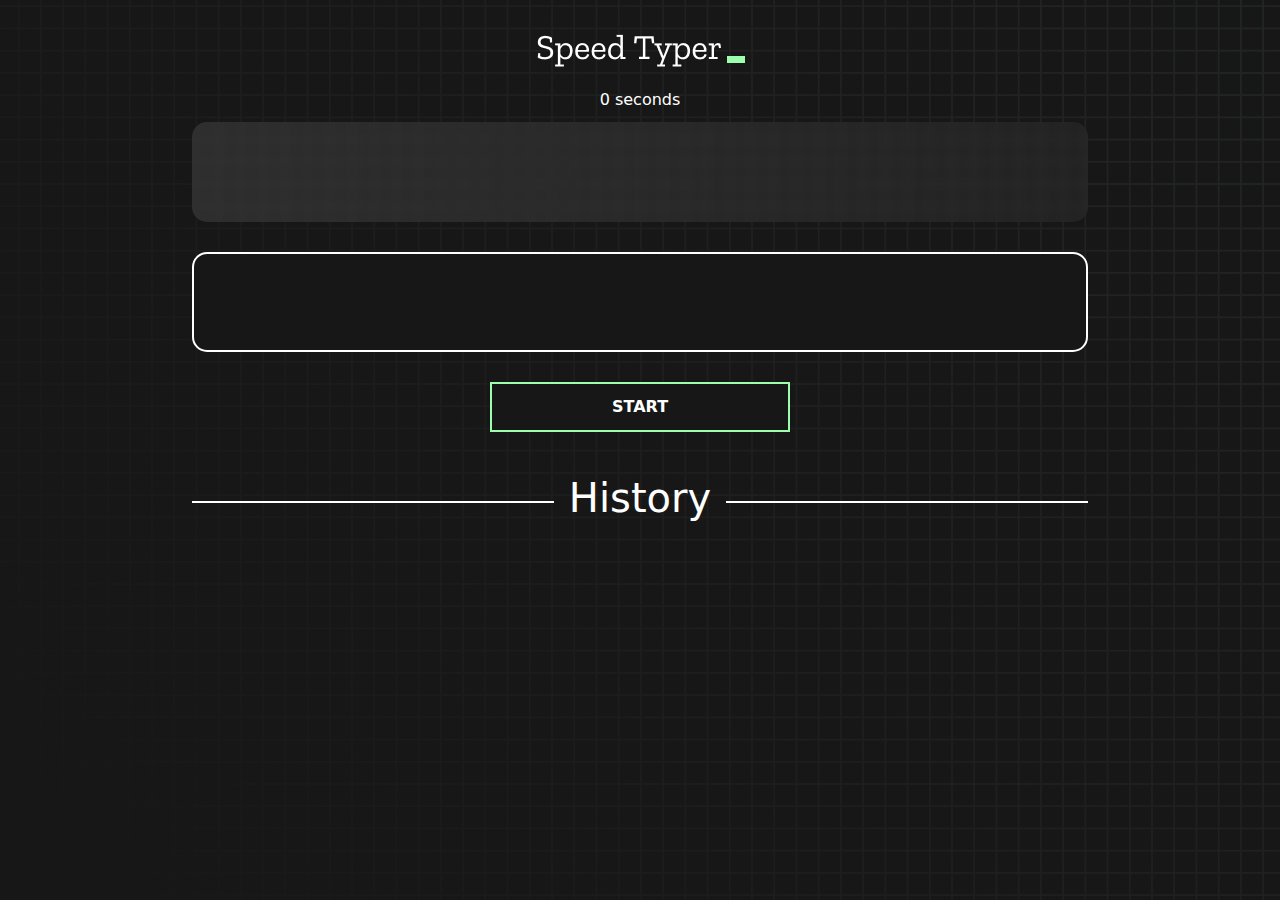
==== index.html @ 7579fec8 "Bootstrap stylesheet added" ====
<!DOCTYPE html>
<html lang="en">
  <head>
    <meta charset="UTF-8" />
    <meta http-equiv="X-UA-Compatible" content="IE=edge" />
    <meta name="viewport" content="width=device-width, initial-scale=1.0" />
    <title>Type Master</title>
    <!-- Custom CSS StyleSheet -->
    <link rel="stylesheet" href="./css/styles.css" />
    <link rel="preconnect" href="https://fonts.googleapis.com" />
    <link rel="preconnect" href="https://fonts.gstatic.com" crossorigin />
    <link
      href="https://fonts.googleapis.com/css2?family=Zilla+Slab:wght@300;400;500&display=swap"
      rel="stylesheet"
    />
    <!-- Bootstrap StyleSheet -->
    <link rel="stylesheet" href="./css/bootstrap.min.css" />
  </head>
  <body>
    <h1 class="title"><img src="./images/logo.png" /></h1>
    <div id="show-time">0 seconds</div>

    <div class="box-container">
      <div id="question"></div>

      <div id="display" class="inactive"></div>

      <div class="buttons">
        <button id="starts">START</button>
      </div>

      <div class="divider-container">
        <div class="line"></div>
        <h1 class="title2">History</h1>
        <div class="line"></div>
      </div>
      <div id="histories"></div>
    </div>

    <div id="countdown"></div>
    <div id="modal-background" class="hidden"></div>
    <div id="result" class="hidden"></div>

    <!-- Bootstrap Script -->
    <script src="./js/bootstrap.min.js"></script>
    <!-- JS Scripts -->
    <script src="./js/history.js"></script>
    <script src="./js/script.js"></script>
  </body>
</html>
---- css/styles.css ----
* {
  padding: 0;
  margin: 0;
  box-sizing: border-box;
}

body {
  background-image: url("./bg.png");
  background-size: cover;
  background-position: left top;
  font-family: "Zilla Slab", serif;
}

.box-container {
  width: 70%;
  margin: 0 auto;
}

#question {
  height: 100px;
  display: flex;
  align-items: center;
  justify-content: center;
  color: white;
  font-size: 25px;
  border-radius: 15px;
  background: rgb(255, 255, 255);
  background: linear-gradient(
    92.49deg,
    rgba(255, 255, 255, 0.1) 0.18%,
    rgba(255, 255, 255, 0.05) 99.85%
  );
  backdrop-filter: blur(5px);
  margin-bottom: 30px;
}

#display {
  height: 100px;
  display: flex;
  flex-wrap: wrap;
  align-items: center;
  padding-left: 5rem;
  color: white;
  font-size: 32px;
  background-color: #171717;
  border: 2px solid #9dffad;
  border-radius: 15px;
}

#countdown {
  position: fixed;
  height: 100vh;
  width: 100vw;
  background-color: rgba(0, 0, 0, 0.8);
  top: 0;
  left: 0;
  display: flex;
  align-items: center;
  justify-content: center;
  font-size: 3rem;
  color: white;
  display: none;
}
#result {
  position: fixed;
  top: 10%;
  left: 10%;
  transform: translate(-50%, -50%);
  height: 250px;
  width: 400px;
  background-color: #171717;
  border-radius: 15px;
  border: 2px solid #9dffad;
  color: white;
  text-align: center;
  padding: 2rem;
}
#show-time {
  text-align: center;
  color: white;
  margin: 10px 0;
}

.green {
  color: #9dffad;
}
.red {
  color: #eb6565;
}
.bold {
  font-weight: 700;
}
.inactive {
  border: 2px solid white !important;
}
.hidden {
  display: none;
}
.title {
  text-align: center;
  color: white;
  margin: 20px 0;
}

.divider-container {
  height: 80px;
  display: flex;
  justify-content: center;
  align-items: center;
  gap: 15px;
  margin: 0 auto;
}

.line {
  height: 2px;
  background: white;
  width: 100%;
}

.title2 {
  color: white;
  display: block;
}

.buttons {
  display: flex;
  justify-content: center;
  margin: 30px 0;
}
button {
  padding: 10px 20px;
  border: none;
  font-size: 16px;
  font-weight: bold;
  width: 300px;
  height: 50px;
  color: white;
  background-color: #171717;
  border-radius: 10px;
  border: 2px solid #9dffad;
  cursor: pointer;
}

#histories {
  display: flex;
  flex-wrap: wrap;
  justify-content: space-around;
}

.card {
  width: 100%;
  height: 100%;
  padding: 50px;
  display: flex;
  justify-content: space-between;
  align-items: center;
  padding: 20px 30px;
  color: white;
  border-radius: 15px;
  background: rgb(255, 255, 255);
  background: linear-gradient(
    92.49deg,
    rgba(255, 255, 255, 0.1) 0.18%,
    rgba(255, 255, 255, 0.05) 99.85%
  );
  backdrop-filter: blur(5px);
  margin-bottom: 30px;
}

#modal-background {
  background: rgb(255, 255, 255);
  background: linear-gradient(
    92.49deg,
    rgba(255, 255, 255, 0.1) 0.18%,
    rgba(255, 255, 255, 0.05) 99.85%
  );
  backdrop-filter: blur(5px);
  height: 100vh;
  width: 100%;
  position: fixed;
  top: 0;
}

@media only screen and (max-width: 700px) {
  .box-container {
    padding: 0 20px;
    width: 100%;
  }
  .card {
    flex-direction: column;
  }
}
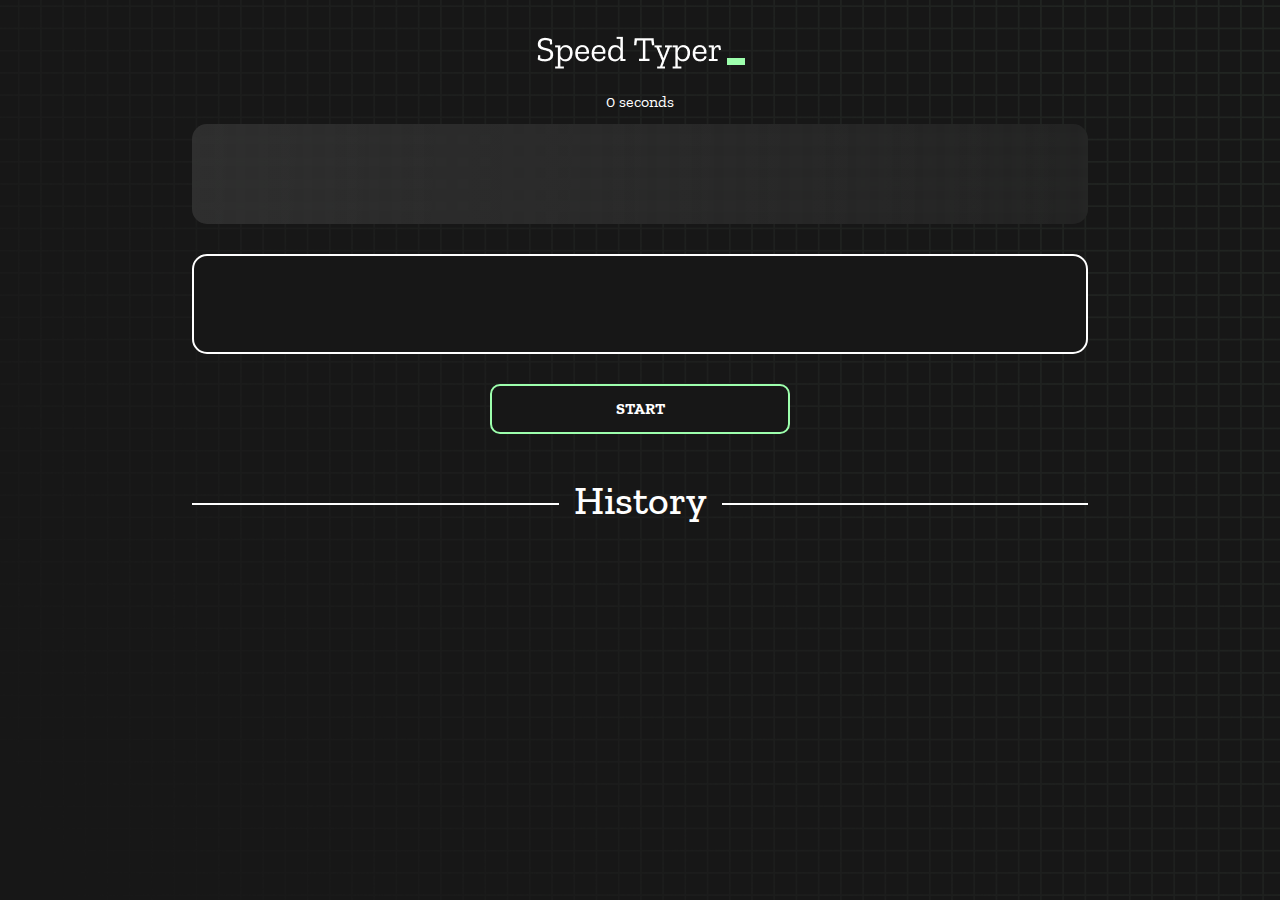
==== commit 54a7fe04: "Start button issue solved" ====
--- a/index.html
+++ b/index.html
@@ -5,16 +5,17 @@
     <meta http-equiv="X-UA-Compatible" content="IE=edge" />
     <meta name="viewport" content="width=device-width, initial-scale=1.0" />
     <title>Type Master</title>
+    <!-- Bootstrap StyleSheet -->
+    <link rel="stylesheet" href="./css/bootstrap.min.css" />
     <!-- Custom CSS StyleSheet -->
     <link rel="stylesheet" href="./css/styles.css" />
+    <!-- Fonts -->
     <link rel="preconnect" href="https://fonts.googleapis.com" />
     <link rel="preconnect" href="https://fonts.gstatic.com" crossorigin />
     <link
       href="https://fonts.googleapis.com/css2?family=Zilla+Slab:wght@300;400;500&display=swap"
       rel="stylesheet"
     />
-    <!-- Bootstrap StyleSheet -->
-    <link rel="stylesheet" href="./css/bootstrap.min.css" />
   </head>
   <body>
     <h1 class="title"><img src="./images/logo.png" /></h1>
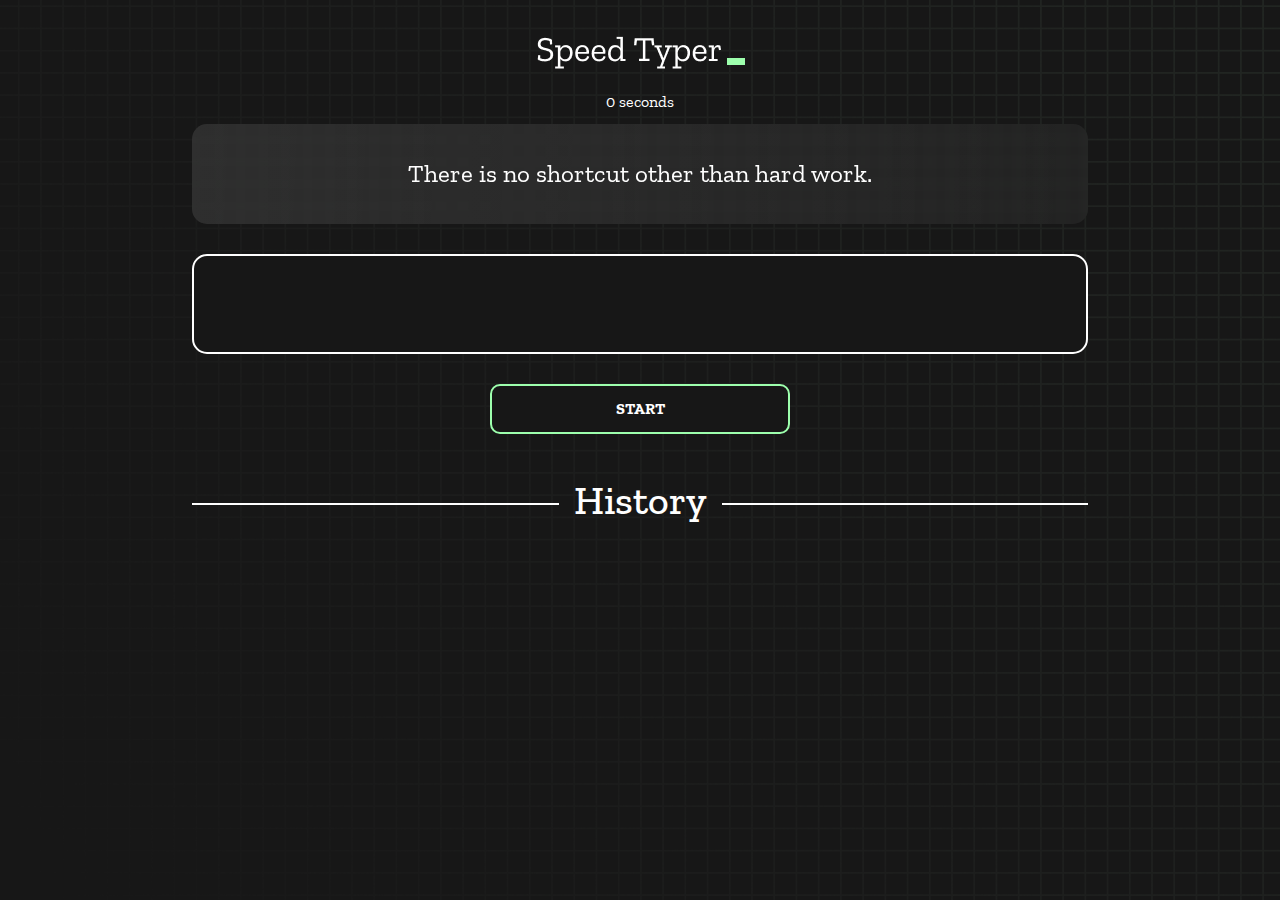
==== commit e21d999e: "Finish modal alignment done" ====
--- a/index.html
+++ b/index.html
@@ -40,7 +40,7 @@
 
     <div id="countdown"></div>
     <div id="modal-background" class="hidden"></div>
-    <div id="result" class="hidden"></div>
+    <div id="result" class="hidden center"></div>
 
     <!-- Bootstrap Script -->
     <script src="./js/bootstrap.min.js"></script>
--- a/css/styles.css
+++ b/css/styles.css
@@ -63,18 +63,23 @@
 }
 #result {
   position: fixed;
-  top: 10%;
-  left: 10%;
+  z-index: 100;
+  width: 400px;
+  height: 250px;
+  padding: 20px;
+  top: 50%;
+  left: 50%;
   transform: translate(-50%, -50%);
-  height: 250px;
-  width: 400px;
   background-color: #171717;
   border-radius: 15px;
   border: 2px solid #9dffad;
   color: white;
   text-align: center;
-  padding: 2rem;
+  /* padding: 2rem; */
 }
+/* .close-btn {
+  size: 50%;
+} */
 #show-time {
   text-align: center;
   color: white;
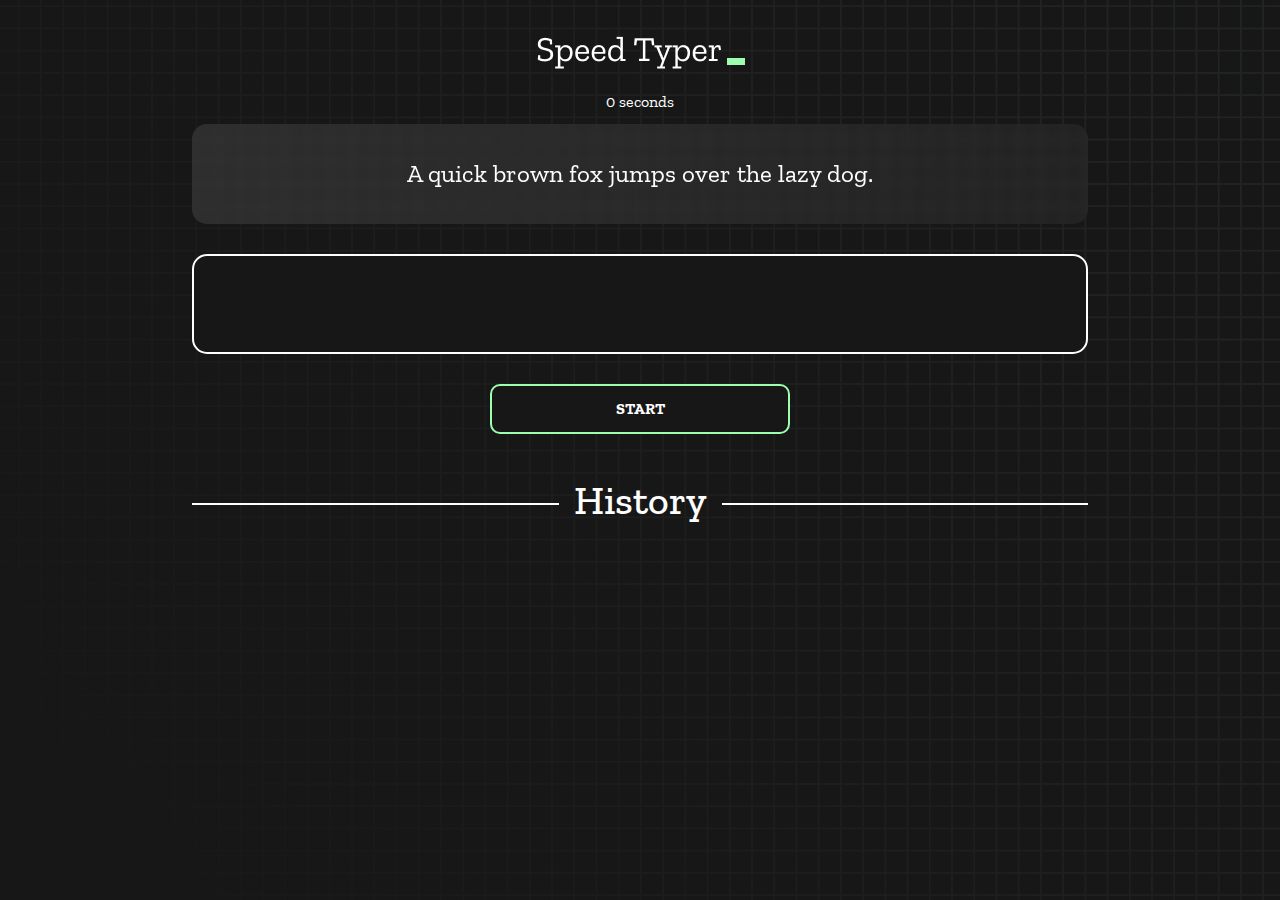
==== commit fe282326: "History layout done" ====
--- a/index.html
+++ b/index.html
@@ -40,7 +40,7 @@
 
     <div id="countdown"></div>
     <div id="modal-background" class="hidden"></div>
-    <div id="result" class="hidden center"></div>
+    <div id="result" class="hidden"></div>
 
     <!-- Bootstrap Script -->
     <script src="./js/bootstrap.min.js"></script>
--- a/css/styles.css
+++ b/css/styles.css
@@ -147,9 +147,10 @@
 }
 
 #histories {
-  display: flex;
-  flex-wrap: wrap;
-  justify-content: space-around;
+  display: grid;
+  grid-template-columns: auto auto auto;
+  column-gap: 20px;
+  row-gap: 20px;
 }
 
 .card {
@@ -194,4 +195,10 @@
   .card {
     flex-direction: column;
   }
-}
+
+  #histories {
+    display: flex;
+    flex-wrap: wrap;
+    justify-content: space-around;
+  }
+}
